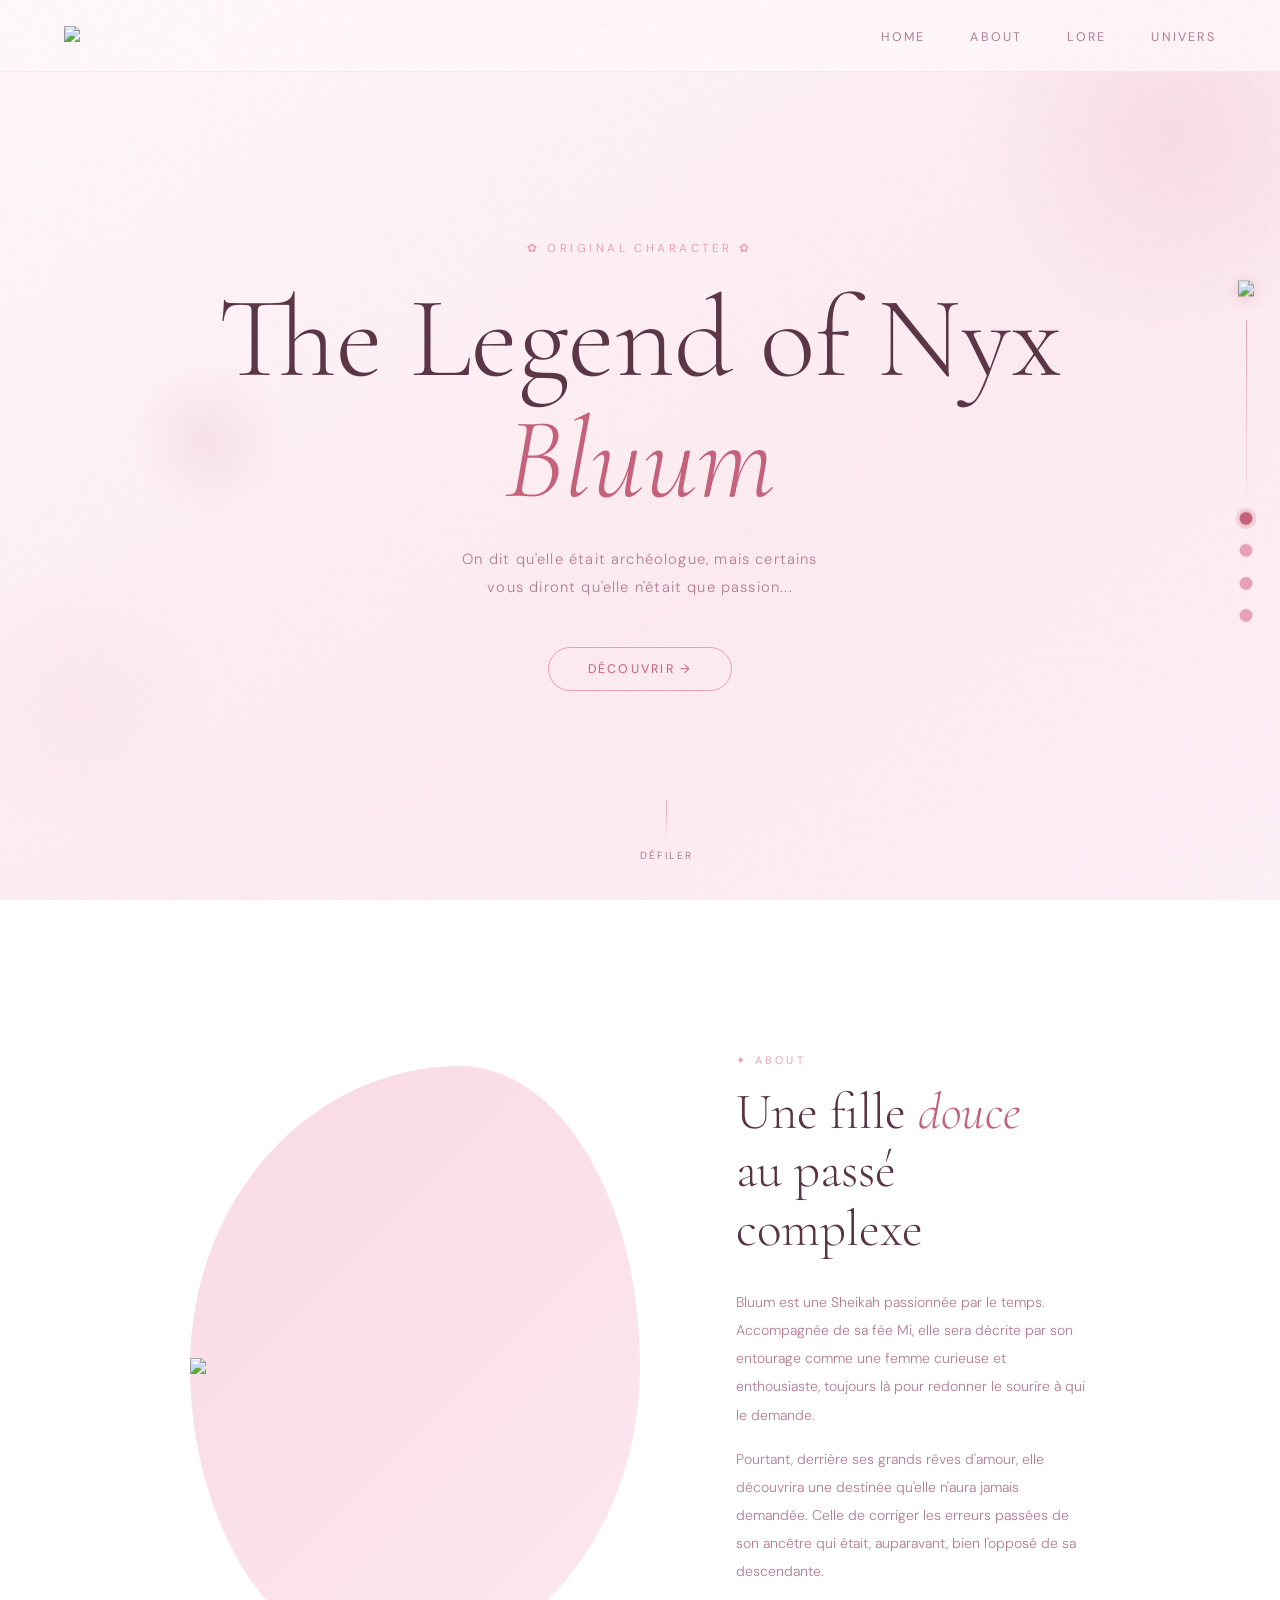
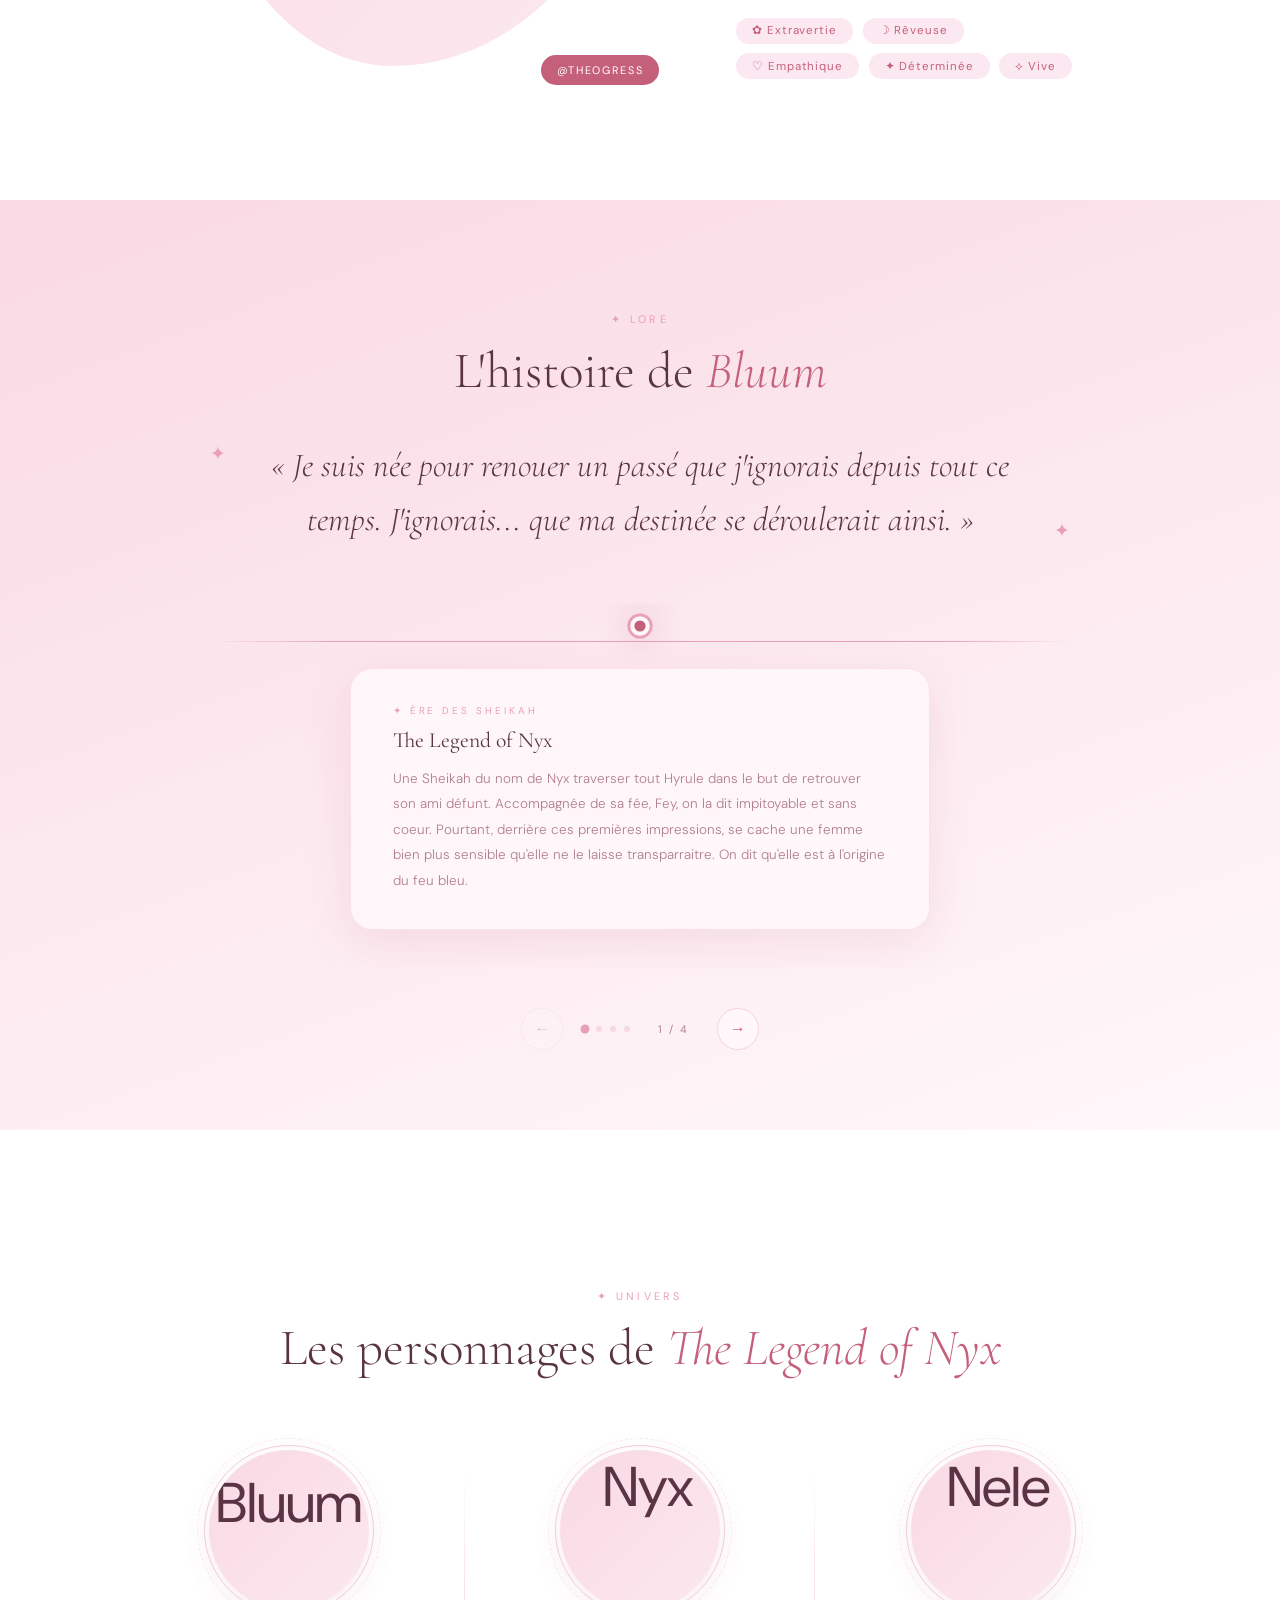
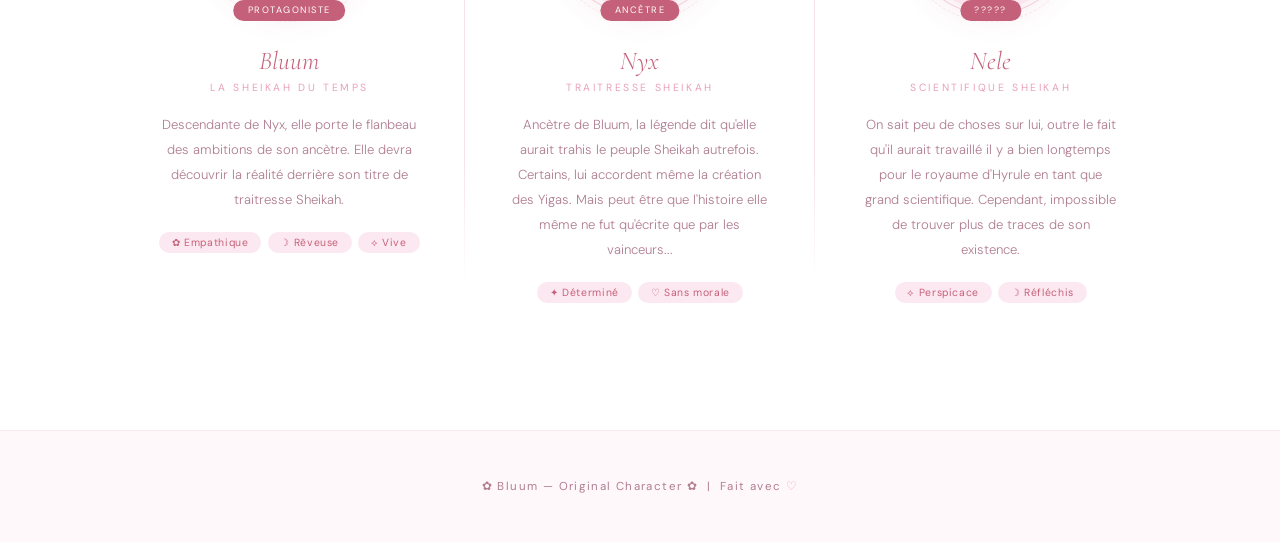
==== index.html @ 8147d7d1 "Add files via upload" ====
<!DOCTYPE html>
<html lang="fr">
<head>
  <meta charset="UTF-8" />
  <meta name="viewport" content="width=device-width, initial-scale=1.0"/>
  <title>Bluum ✿</title>
  <link href="https://fonts.googleapis.com/css2?family=Cormorant+Garamond:ital,wght@0,300;0,400;1,300;1,400&family=DM+Sans:wght@300;400&family=Playfair+Display:ital@1&display=swap" rel="stylesheet"/>
  <link rel="stylesheet" href="style.css"/>
</head>
<body>

  <!-- NAV HORIZONTALE EN HAUT -->
  <nav class="top-nav" aria-label="Navigation principale">
    <a class="nav-logo" href="#home"><img src="images/logo.png" width="400"></a>
    <ul>
      <li><a href="#home">Home</a></li>
      <li><a href="about.html">About</a></li>
      <li><a href="lore.html">Lore</a></li>
      <li><a href="univers.html">Univers</a></li>
    </ul>
  </nav>

  <!-- NAV LATÉRALE (DOTS) À DROITE -->
  <aside class="side-nav" aria-label="Navigation par sections">
    <div class="side-nav-flower"><img src="images/flower-icon.png" width="30"></div>
    <div class="side-nav-line"></div>
    <div class="side-nav-dots">
      <button class="side-dot active" data-target="home"    data-label="Home"    aria-label="Aller à Home"></button>
      <button class="side-dot"        data-target="about"   data-label="About"   aria-label="Aller à About"></button>
      <button class="side-dot"        data-target="lore"    data-label="Lore"    aria-label="Aller à Lore"></button>
      <button class="side-dot"        data-target="univers" data-label="Univers" aria-label="Aller à Univers"></button>
    </div>
  </aside>

  <!-- HOME -->
  <section id="home">
    <div class="home-deco deco-1"></div>
    <div class="home-deco deco-2"></div>
    <div class="home-deco deco-3"></div>
    <div class="petals" id="petals"></div>

    <div style="position:relative;z-index:2;display:flex;flex-direction:column;align-items:center;">
      <p class="home-eyebrow">✿ original character ✿</p>
      <h1 class="home-title">The Legend of Nyx<br/><em>Bluum</em></h1>
      <p class="home-sub">On dit qu'elle était archéologue, mais certains vous diront qu'elle n'était que passion...</p>
      <a href="#about" class="home-btn">Découvrir →</a>
    </div>

    <div class="scroll-hint">
      <div class="scroll-line"></div>
      <span>Défiler</span>
    </div>
  </section>

  <!-- ABOUT -->
  <section id="about">
    <div class="about-inner">
      <div class="about-portrait reveal">
        <div class="portrait-frame"><img src="images/bluum1.jpg" width="450"></div>
        <div class="portrait-tag">@TheOgress</div>
      </div>
      <div class="about-content reveal" style="transition-delay:0.15s">
        <p class="section-label">✦ About</p>
        <h2 class="section-title">Une fille <em>douce</em><br/>au passé complexe</h2>
        <p class="about-text">
          Bluum est une Sheikah passionnée par le temps. Accompagnée de sa fée Mi, elle sera décrite par son entourage comme une femme curieuse et enthousiaste, toujours là pour redonner le sourire à qui le demande.
        </p>
        <p class="about-text" style="margin-top:1rem;">
          Pourtant, derrière ses grands rêves d'amour, elle découvrira une destinée qu'elle n'aura jamais demandée. Celle de corriger les erreurs passées de son ancêtre qui était, auparavant, bien l'opposé de sa descendante.
        </p>
        <div class="about-tags">
          <span class="tag">✿ Extravertie</span>
          <span class="tag">☽ Rêveuse</span>
          <span class="tag">♡ Empathique</span>
          <span class="tag">✦ Déterminée</span>
          <span class="tag">⟡ Vive</span>
        </div>
      </div>
    </div>
  </section>

  <!-- LORE -->
  <section id="lore">
    <div class="lore-inner">
      <p class="section-label reveal">✦ Lore</p>
      <h2 class="section-title reveal" style="transition-delay:0.1s">L'histoire de <em>Bluum</em></h2>

      <blockquote class="lore-quote reveal" style="transition-delay:0.2s">
        « Je suis née pour renouer un passé que j'ignorais depuis tout ce temps. J'ignorais... que ma destinée se déroulerait ainsi. »
      </blockquote>

      <!-- FRISE HORIZONTALE SCROLLABLE -->
      <div class="timeline-slider reveal" style="transition-delay:0.3s">
        <div class="timeline-track-line"></div>

        <div class="timeline-viewport">
          <div class="timeline-track" id="timelineTrack">

            <div class="tl-card active">
              <div class="tl-dot"></div>
              <div class="tl-card-body">
                <div class="tl-year">✦ Ère des Sheikah</div>
                <h3 class="tl-title">The Legend of Nyx</h3>
                <p class="tl-text">Une Sheikah du nom de Nyx traverser tout Hyrule dans le but de retrouver son ami défunt. Accompagnée de sa fée, Fey, on la dit impitoyable et sans coeur. Pourtant, derrière ces premières impressions, se cache une femme bien plus sensible qu'elle ne le laisse transparraitre. On dit qu'elle est à l'origine du feu bleu.</p>
              </div>
            </div>

            <div class="tl-card">
              <div class="tl-dot"></div>
              <div class="tl-card-body">
                <div class="tl-year">✦ Ère des Sheikah</div>
                <h3 class="tl-title">Ancienne Calamitée</h3>
                <p class="tl-text">Première apparition du fléau Ganon. Pour le vaincre, il aura fallut des meilleurs scientifiques Sheikah qui créeront à ce moment là, les gardiens. Le pouvoir des Gardiens, trop puissants, effayeront les Grands d'Hyrule qui préfèrerons faire partir les Sheikah du chateau.</p>
              </div>
            </div>

            <div class="tl-card">
              <div class="tl-dot"></div>
              <div class="tl-card-body">
                <div class="tl-year">✦ Ère de la nature</div>
                <h3 class="tl-title">Grande Calamité</h3>
                <p class="tl-text">Le fléau Ganon se réveille et brise le Hyrule connu depuis tant de temps. Les gardiens retournés contre leurs créateurs et la princesse Zelda portée disparue, Bluum née peu avant que Ganon soit sellé 100 ans plus tard par Link.</p>
              </div>
            </div>

            <div class="tl-card">
              <div class="tl-dot"></div>
              <div class="tl-card-body">
                <div class="tl-year">✦ Ère de la nature</div>
                <h3 class="tl-title">Les Remontées du Passé</h3>
                <p class="tl-text">Bluum est aujourd'hui une archéologue Sheikah reconnu et aguérie. Capable de lire l'ancien Hylien, elle fera au cours de sa route une terrible découverte qui la poussera à se plonger de nouveau dans l'histoire de ses ancètres. Même si Nyx aura perdue la vie par le passé, ses souhaits perdurent encore au delà du temps.</p>
              </div>
            </div>

          </div>
        </div>

        <div class="timeline-controls">
          <button class="tl-btn" id="tlPrev" aria-label="Précédent">←</button>
          <div class="tl-dots" id="tlDots"></div>
          <span class="tl-counter" id="tlCounter">1 / 4</span>
          <button class="tl-btn" id="tlNext" aria-label="Suivant">→</button>
        </div>
      </div>
    </div>
  </section>

  <!-- UNIVERS — 3 PERSONNAGES -->
  <section id="univers">
    <div class="univers-inner">
      <div class="univers-header reveal">
        <p class="section-label">✦ Univers</p>
        <h2 class="section-title">Les personnages de <em>The Legend of Nyx</em></h2>
      </div>

      <div class="chars-grid">

        <!-- Personnage 1 : Bluum -->
        <div class="char-card reveal">
          <div class="char-portrait">
            <div class="char-portrait-inner">
            <img src="images/bluum-portrait.png" alt="Bluum">
            </div>
            <div class="char-ring"></div>
            <div class="char-ring-2"></div>
            <span class="char-role">Protagoniste</span>
          </div>
          <div class="char-name"><em>Bluum</em></div>
          <div class="char-epithet">La Sheikah du Temps</div>
          <p class="char-desc">Descendante de Nyx, elle porte le flanbeau des ambitions de son ancètre. Elle devra découvrir la réalité derrière son titre de traitresse Sheikah.</p>
          <div class="char-tags">
            <span class="char-tag">✿ Empathique</span>
            <span class="char-tag">☽ Rêveuse</span>
            <span class="char-tag">⟡ Vive</span>
          </div>
          <div class="char-divider"></div>
        </div>

        <!-- Personnage 2 : à compléter -->
        <div class="char-card reveal" style="transition-delay:0.12s">
          <div class="char-portrait">
            <div class="char-portrait-inner">
            <img src="images/nyx-portrait.png" alt="Nyx">
            </div>
            <div class="char-ring"></div>
            <div class="char-ring-2"></div>
            <span class="char-role">Ancètre</span>
          </div>
          <div class="char-name"><em>Nyx</em></div>
          <div class="char-epithet">Traitresse Sheikah</div>
          <p class="char-desc">Ancètre de Bluum, la légende dit qu'elle aurait trahis le peuple Sheikah autrefois. Certains, lui accordent même la création des Yigas. Mais peut être que l'histoire elle même ne fut qu'écrite que par les vainceurs...</p>
          <div class="char-tags">
            <span class="char-tag">✦ Déterminé</span>
            <span class="char-tag">♡ Sans morale</span>
          </div>
          <div class="char-divider"></div>
        </div>

        <!-- Personnage 3 : à compléter -->
        <div class="char-card reveal" style="transition-delay:0.24s">
          <div class="char-portrait">
            <div class="char-portrait-inner">
            <img src="images/nele-portrait.png" alt="Nele">
            </div>
            <div class="char-ring"></div>
            <div class="char-ring-2"></div>
            <span class="char-role">?????</span>
          </div>
          <div class="char-name"><em>Nele</em></div>
          <div class="char-epithet">Scientifique Sheikah</div>
          <p class="char-desc">On sait peu de choses sur lui, outre le fait qu'il aurait travaillé il y a bien longtemps pour le royaume d'Hyrule en tant que grand scientifique. Cependant, impossible de trouver plus de traces de son existence.</p>
          <div class="char-tags">
            <span class="char-tag">⟡ Perspicace</span>
            <span class="char-tag">☽ Réfléchis</span>
          </div>
        </div>

      </div>
    </div>
  </section>

  <!-- FOOTER -->
  <footer>
    <p>✿ Bluum — Original Character ✿ &nbsp;|&nbsp; Fait avec <span>♡</span></p>
  </footer>

  <script src="main.js"></script>
</body>
</html>
---- style.css ----
:root {
      --blush: #f9d9e3;
      --rose: #e8a0b8;
      --deep-rose: #c5607a;
      --petal: #fce8f0;
      --cream: #fff8fb;
      --text: #5a3444;
      --muted: #b07d91;
      --white: #ffffff;
    }

    *, *::before, *::after { box-sizing: border-box; margin: 0; padding: 0; }
    html { scroll-behavior: smooth; }
    body {
      font-family: 'DM Sans', sans-serif;
      background: var(--cream);
      color: var(--text);
      overflow-x: hidden;
    }

    /* ─── Cursor ─── */
    html { cursor: url("data:image/svg+xml,%3Csvg xmlns='http://www.w3.org/2000/svg' width='20' height='20' viewBox='0 0 20 20'%3E%3Ccircle cx='10' cy='10' r='4' fill='%23e8a0b8'/%3E%3C/svg%3E") 10 10, auto; }

    /* ─── Noise overlay ─── */
    body::before {
      content: '';
      position: fixed;
      inset: 0;
      background-image: url("data:image/svg+xml,%3Csvg viewBox='0 0 200 200' xmlns='http://www.w3.org/2000/svg'%3E%3Cfilter id='noise'%3E%3CfeTurbulence type='fractalNoise' baseFrequency='0.9' numOctaves='4' stitchTiles='stitch'/%3E%3C/filter%3E%3Crect width='100%25' height='100%25' filter='url(%23noise)' opacity='0.035'/%3E%3C/svg%3E");
      pointer-events: none;
      z-index: 1000;
    }

    /* ════════════════════════════════════════
       NAV — BARRE HORIZONTALE EN HAUT
    ════════════════════════════════════════ */
    nav.top-nav {
      position: fixed;
      top: 0; left: 0; right: 0;
      z-index: 300;
      display: flex;
      align-items: center;
      justify-content: space-between;
      padding: 1.4rem 4rem;
      background: rgba(255,248,251,0.82);
      backdrop-filter: blur(14px);
      border-bottom: 1px solid rgba(232,160,184,0.18);
    }

    .nav-logo {
      font-family: 'Cormorant Garamond', serif;
      font-size: 1.35rem;
      font-weight: 300;
      letter-spacing: 0.12em;
      color: var(--deep-rose);
      text-decoration: none;
    }
    .nav-logo span { font-style: italic; }

    nav.top-nav ul {
      list-style: none;
      display: flex;
      gap: 2.8rem;
    }
    nav.top-nav ul li a {
      text-decoration: none;
      font-size: 0.78rem;
      letter-spacing: 0.18em;
      text-transform: uppercase;
      color: var(--muted);
      transition: color 0.3s;
      position: relative;
    }
    nav.top-nav ul li a::after {
      content: '';
      position: absolute;
      bottom: -3px; left: 0;
      width: 0; height: 1px;
      background: var(--rose);
      transition: width 0.3s ease;
    }
    nav.top-nav ul li a:hover { color: var(--deep-rose); }
    nav.top-nav ul li a:hover::after { width: 100%; }

    /* ════════════════════════════════════════
       NAV — BARRE LATÉRALE (POINTS) À DROITE
    ════════════════════════════════════════ */
    .side-nav {
      position: fixed;
      right: 1.6rem;
      top: 50%;
      transform: translateY(-50%);
      z-index: 200;
      display: flex;
      flex-direction: column;
      align-items: center;
      gap: 0;
    }

    /* La fleur de cerisier en haut */
    .side-nav-flower {
      font-size: 1.1rem;
      color: var(--deep-rose);
      margin-bottom: 1.2rem;
      animation: floatA 4s ease-in-out infinite;
      filter: drop-shadow(0 2px 6px rgba(197,96,122,0.3));
    }

    /* La ligne verticale */
    .side-nav-line {
      width: 1px;
      height: 180px;
      background: linear-gradient(to bottom, var(--rose), rgba(232,160,184,0.15));
      margin-bottom: 0.8rem;
    }

    /* Les dots de section */
    .side-nav-dots {
      display: flex;
      flex-direction: column;
      align-items: center;
      gap: 1.4rem;
    }

    .side-dot {
      position: relative;
      width: 10px;
      height: 10px;
      border-radius: 50%;
      background: var(--rose);
      opacity: 0.45;
      cursor: pointer;
      transition: opacity 0.3s, transform 0.3s, background 0.3s;
      border: none;
      padding: 0;
    }
    .side-dot:hover,
    .side-dot.active {
      opacity: 1;
      background: var(--deep-rose);
      transform: scale(1.3);
    }
    .side-dot.active {
      box-shadow: 0 0 0 3px rgba(197,96,122,0.2);
    }

    /* Tooltip au survol */
    .side-dot::after {
      content: attr(data-label);
      position: absolute;
      right: 1.6rem;
      top: 50%;
      transform: translateY(-50%);
      background: rgba(255,248,251,0.95);
      backdrop-filter: blur(10px);
      border: 1px solid rgba(232,160,184,0.3);
      color: var(--deep-rose);
      font-size: 0.62rem;
      letter-spacing: 0.18em;
      text-transform: uppercase;
      padding: 0.3rem 0.8rem;
      border-radius: 999px;
      white-space: nowrap;
      opacity: 0;
      pointer-events: none;
      transition: opacity 0.25s, right 0.25s;
    }
    .side-dot:hover::after { opacity: 1; right: 1.9rem; }

    /* ─── Sections shared ─── */
    section {
      min-height: 100vh;
      display: flex;
      align-items: center;
      justify-content: center;
      position: relative;
      padding: 7rem 2rem 5rem;
    }

    /* ════════════════════════════════════════
       HOME — banner.png + pétales PNG
    ════════════════════════════════════════ */
    #home {
      background:
        linear-gradient(145deg, rgba(255,248,251,0.38) 0%, rgba(249,217,227,0.42) 60%, rgba(252,232,240,0.45) 100%),
        url('images/banner.jpg') center center / cover no-repeat;
      text-align: center;
      flex-direction: column;
      overflow: hidden;
    }

    .home-deco { position: absolute; border-radius: 50%; pointer-events: none; }
    .deco-1 {
      width: 420px; height: 420px;
      background: radial-gradient(circle, rgba(232,160,184,0.22) 0%, transparent 70%);
      top: -80px; right: -100px;
      animation: floatA 7s ease-in-out infinite;
    }
    .deco-2 {
      width: 280px; height: 280px;
      background: radial-gradient(circle, rgba(249,217,227,0.35) 0%, transparent 70%);
      bottom: 60px; left: -60px;
      animation: floatB 9s ease-in-out infinite;
    }
    .deco-3 {
      width: 160px; height: 160px;
      background: radial-gradient(circle, rgba(197,96,122,0.1) 0%, transparent 70%);
      top: 40%; left: 10%;
      animation: floatA 11s ease-in-out infinite reverse;
    }
    @keyframes floatA { 0%,100%{transform:translateY(0) scale(1)} 50%{transform:translateY(-20px) scale(1.03)} }
    @keyframes floatB { 0%,100%{transform:translateY(0) scale(1)} 50%{transform:translateY(14px) scale(0.97)} }

    .petals { position: absolute; inset: 0; pointer-events: none; overflow: hidden; }

    .petal-item {
      position: absolute;
      top: -80px;
      opacity: 0;
      animation: petalFall linear infinite;
    }
    .petal-item img {
      display: block;
      filter: drop-shadow(0 2px 5px rgba(197,96,122,0.15));
    }
    @keyframes petalFall {
      0%   { opacity: 0;   transform: translateY(0)     rotate(0deg); }
      6%   { opacity: 0.9; }
      85%  { opacity: 0.6; }
      100% { opacity: 0;   transform: translateY(110vh) rotate(420deg); }
    }

    .home-eyebrow {
      font-size: 0.72rem; letter-spacing: 0.3em; text-transform: uppercase;
      color: var(--rose); margin-bottom: 1.4rem; animation: fadeUp 1s ease both;
    }
    .home-title {
      font-family: 'Cormorant Garamond', serif;
      font-size: clamp(4rem,9vw,7.5rem);
      font-weight: 300; line-height: 1.05; color: var(--text);
      animation: fadeUp 1s 0.15s ease both;
    }
    .home-title em { font-style: italic; color: var(--deep-rose); }
    .home-sub {
      margin-top: 1.6rem; font-size: 0.92rem; font-weight: 300;
      letter-spacing: 0.08em; color: var(--muted); max-width: 360px;
      line-height: 1.9; animation: fadeUp 1s 0.3s ease both;
    }
    .home-btn {
      display: inline-block; margin-top: 2.8rem; padding: 0.8rem 2.4rem;
      border: 1px solid var(--rose); border-radius: 999px;
      color: var(--deep-rose); text-decoration: none;
      font-size: 0.78rem; letter-spacing: 0.18em; text-transform: uppercase;
      transition: background 0.3s, color 0.3s; animation: fadeUp 1s 0.45s ease both;
    }
    .home-btn:hover { background: var(--rose); color: var(--white); }

    .scroll-hint {
      position: absolute; bottom: 2.4rem; left: 50%; transform: translateX(-50%);
      display: flex; flex-direction: column; align-items: center; gap: 0.5rem;
      color: var(--muted); font-size: 0.65rem; letter-spacing: 0.2em;
      text-transform: uppercase; animation: fadeUp 1s 1s ease both;
    }
    .scroll-line {
      width: 1px; height: 40px;
      background: linear-gradient(to bottom, var(--rose), transparent);
      animation: scrollPulse 2s ease-in-out infinite;
    }
    @keyframes scrollPulse { 0%,100%{opacity:0.5;transform:scaleY(1)} 50%{opacity:1;transform:scaleY(1.15)} }
    @keyframes fadeUp { from{opacity:0;transform:translateY(22px)} to{opacity:1;transform:translateY(0)} }

    /* ─── ABOUT ─── */
    #about { background: var(--white); flex-direction: column; }
    .about-inner {
      max-width: 900px; width: 100%;
      display: grid; grid-template-columns: 1fr 1fr;
      gap: 6rem; align-items: center;
    }
    .about-portrait { position: relative; }
    .portrait-frame {
      width: 100%; aspect-ratio: 3/4;
      background: linear-gradient(135deg, var(--blush), var(--petal));
      border-radius: 60% 40% 55% 45% / 50% 50% 50% 50%;
      display: flex; align-items: center; justify-content: center;
      font-size: 5rem; position: relative; overflow: hidden;
      animation: morphShape 10s ease-in-out infinite;
    }
    @keyframes morphShape {
      0%,100%{border-radius:60% 40% 55% 45%/50% 50% 50% 50%}
      33%    {border-radius:45% 55% 40% 60%/55% 45% 55% 45%}
      66%    {border-radius:55% 45% 60% 40%/45% 55% 45% 55%}
    }
    .portrait-frame::after { content:'✿'; font-size:7rem; opacity:0.18; position:absolute; bottom:-10px; right:-10px; }
    .portrait-tag {
      position:absolute; bottom:-1.2rem; right:-1.2rem;
      background:var(--deep-rose); color:white;
      font-size:0.68rem; letter-spacing:0.15em; text-transform:uppercase;
      padding:0.5rem 1rem; border-radius:999px;
    }
    .section-label { font-size:0.68rem; letter-spacing:0.3em; text-transform:uppercase; color:var(--rose); margin-bottom:1rem; }
    .section-title { font-family:'Cormorant Garamond',serif; font-size:clamp(2.2rem,4vw,3.2rem); font-weight:300; line-height:1.15; margin-bottom:1.8rem; }
    .section-title em { font-style:italic; color:var(--deep-rose); }
    .about-text { font-size:0.88rem; line-height:2; color:var(--muted); font-weight:300; }
    .about-tags { display:flex; flex-wrap:wrap; gap:0.6rem; margin-top:2rem; }
    .tag { padding:0.35rem 1rem; background:var(--petal); border-radius:999px; font-size:0.72rem; color:var(--deep-rose); letter-spacing:0.08em; }

    /* ════════════════════════════════════════
       LORE — FRISE CHRONOLOGIQUE HORIZONTALE
    ════════════════════════════════════════ */
    #lore { background: linear-gradient(160deg, var(--blush) 0%, var(--cream) 100%); flex-direction: column; overflow: hidden; }
    .lore-inner { max-width: 860px; width: 100%; text-align: center; }
    .lore-quote {
      font-family:'Cormorant Garamond',serif;
      font-size:clamp(1.4rem,3vw,2.1rem);
      font-style:italic; font-weight:300; color:var(--text);
      line-height:1.6; margin:2.4rem 0 3.5rem;
      position:relative; padding:0 2rem;
    }
    .lore-quote::before,.lore-quote::after { content:'✦'; position:absolute; font-size:1.2rem; color:var(--rose); font-style:normal; }
    .lore-quote::before { top:0; left:0; }
    .lore-quote::after  { bottom:0; right:0; }

    .timeline-slider { position:relative; width:100%; }

    .timeline-track-line {
      position:absolute;
      top:38px; left:0; right:0;
      height:1px;
      background:linear-gradient(to right, transparent, var(--rose) 15%, var(--rose) 85%, transparent);
      pointer-events:none; z-index:0;
    }

    .timeline-viewport { overflow:hidden; width:100%; position:relative; padding-top:16px; }

    .timeline-track {
      display:flex;
      transition: transform 0.55s cubic-bezier(0.77,0,0.175,1);
      will-change: transform;
    }

    .tl-card {
      flex: 0 0 100%; width: 100%;
      padding: 0 2rem 2.5rem;
      display: flex; flex-direction: column; align-items: center; text-align: center;
    }

    .tl-dot {
      width:14px; height:14px;
      border-radius:50%;
      background:var(--deep-rose);
      border:3px solid var(--cream);
      box-shadow:0 0 0 1px var(--rose), 0 0 10px rgba(197,96,122,0.2);
      margin-bottom:2.2rem;
      position:relative; z-index:1; flex-shrink:0;
      transition:transform 0.35s, box-shadow 0.35s;
    }
    .tl-card.active .tl-dot {
      transform:scale(1.4);
      box-shadow:0 0 0 2px var(--rose), 0 0 22px rgba(197,96,122,0.45);
    }

    .tl-card-body {
      background:rgba(255,248,251,0.9);
      backdrop-filter:blur(14px);
      border:1px solid rgba(232,160,184,0.25);
      border-radius:22px;
      padding:2.2rem 2.6rem;
      max-width:580px; width:100%;
      text-align:left;
      box-shadow:0 8px 30px rgba(197,96,122,0.07);
      transition:box-shadow 0.3s, transform 0.3s;
    }
    .tl-card.active .tl-card-body {
      box-shadow:0 14px 46px rgba(197,96,122,0.13);
    }

    .tl-year { font-size:0.62rem; letter-spacing:0.3em; text-transform:uppercase; color:var(--rose); margin-bottom:0.6rem; }
    .tl-title { font-family:'Cormorant Garamond',serif; font-size:1.35rem; font-weight:400; color:var(--text); margin-bottom:0.8rem; }
    .tl-text { font-size:0.84rem; line-height:1.9; color:var(--muted); font-weight:300; }

    .timeline-controls {
      display:flex; align-items:center; justify-content:center;
      gap:1.2rem; margin-top:2.4rem;
    }
    .tl-btn {
      width:42px; height:42px; border-radius:50%;
      border:1px solid rgba(232,160,184,0.4);
      background:rgba(255,248,251,0.9);
      backdrop-filter:blur(8px);
      color:var(--deep-rose); font-size:1rem;
      display:flex; align-items:center; justify-content:center;
      cursor:pointer;
      transition:background 0.3s, box-shadow 0.3s, transform 0.2s;
    }
    .tl-btn:hover { background:var(--blush); box-shadow:0 4px 16px rgba(197,96,122,0.15); transform:scale(1.08); }
    .tl-btn:disabled { opacity:0.3; pointer-events:none; }

    .tl-dots { display:flex; gap:0.5rem; align-items:center; }
    .tl-indicator {
      width:6px; height:6px; border-radius:50%;
      background:var(--rose); opacity:0.3;
      transition:opacity 0.3s, transform 0.3s;
      cursor:pointer; border:none;
    }
    .tl-indicator.active { opacity:1; transform:scale(1.5); }
    .tl-counter { font-size:0.68rem; letter-spacing:0.2em; color:var(--muted); min-width:3rem; text-align:center; }

    /* ════════════════════════════════════════
       UNIVERS — 3 PERSONNAGES
    ════════════════════════════════════════ */
    #univers { background: var(--white); flex-direction: column; }
    .univers-inner { max-width: 1020px; width: 100%; }
    .univers-header { text-align:center; margin-bottom:4.5rem; }

    .chars-grid { display:grid; grid-template-columns:repeat(3,1fr); gap:2rem; }

    .char-card {
      display:flex; flex-direction:column; align-items:center;
      text-align:center; position:relative;
    }

    .char-portrait {
      width:160px; height:160px;
      border-radius:50%;
      background:linear-gradient(135deg, var(--blush), var(--petal));
      display:flex; align-items:center; justify-content:center;
      font-size:3.5rem;
      position:relative; margin-bottom:1.8rem;
      overflow:visible;
      transition:transform 0.4s, box-shadow 0.4s;
      box-shadow:0 8px 28px rgba(197,96,122,0.12);
      flex-shrink:0;
    }
    .char-portrait-inner {
      width:100%; height:100%;
      border-radius:50%;
      overflow:hidden;
      display:flex; align-items:center; justify-content:center;
    }
    .char-portrait-inner img { width:100%; height:100%; object-fit:cover; }

    .char-card:hover .char-portrait {
      transform:translateY(-6px) scale(1.04);
      box-shadow:0 18px 44px rgba(197,96,122,0.2);
    }

    /* Anneau déco */
    .char-ring {
      position:absolute;
      inset:-5px;
      border-radius:50%;
      border:1.5px solid rgba(232,160,184,0.5);
      pointer-events:none;
    }
    .char-ring-2 {
      position:absolute;
      inset:-12px;
      border-radius:50%;
      border:1px dashed rgba(232,160,184,0.22);
      pointer-events:none;
      animation:spinSlow 20s linear infinite;
    }
    @keyframes spinSlow { from{transform:rotate(0deg)} to{transform:rotate(360deg)} }

    .char-role {
      position:absolute;
      bottom:-0.7rem; left:50%; transform:translateX(-50%);
      background:var(--deep-rose); color:white;
      font-size:0.58rem; letter-spacing:0.16em; text-transform:uppercase;
      padding:0.28rem 0.9rem; border-radius:999px;
      white-space:nowrap; z-index:3;
    }

    .char-name { font-family:'Cormorant Garamond',serif; font-size:1.6rem; font-weight:300; color:var(--text); margin-bottom:0.3rem; margin-top:0.4rem; }
    .char-name em { font-style:italic; color:var(--deep-rose); }
    .char-epithet { font-size:0.65rem; letter-spacing:0.25em; text-transform:uppercase; color:var(--rose); margin-bottom:1.2rem; }
    .char-desc { font-size:0.82rem; line-height:1.9; color:var(--muted); font-weight:300; max-width:260px; }
    .char-tags { display:flex; flex-wrap:wrap; justify-content:center; gap:0.4rem; margin-top:1.2rem; }
    .char-tag { padding:0.25rem 0.8rem; background:var(--petal); border-radius:999px; font-size:0.65rem; color:var(--deep-rose); letter-spacing:0.06em; }

    .char-divider {
      position:absolute; right:-1rem; top:20px; bottom:20px; width:1px;
      background:linear-gradient(to bottom, transparent, rgba(232,160,184,0.3) 30%, rgba(232,160,184,0.3) 70%, transparent);
    }
    .char-card:last-child .char-divider { display:none; }

    /* ─── Footer ─── */
    footer { text-align:center; padding:3rem; background:var(--cream); border-top:1px solid rgba(232,160,184,0.2); font-size:0.72rem; letter-spacing:0.12em; color:var(--muted); }
    footer span { color:var(--rose); }

    /* ─── Scroll reveal ─── */
    .reveal { opacity:0; transform:translateY(30px); transition:opacity 0.8s ease,transform 0.8s ease; }
    .reveal.visible { opacity:1; transform:translateY(0); }

    /* ─── Responsive ─── */
    @media (max-width:860px) {
      .chars-grid { grid-template-columns:1fr; gap:3.5rem; }
      .char-divider { display:none; }
    }
    @media (max-width:720px) {
      .about-inner { grid-template-columns:1fr; gap:3rem; }
      .portrait-frame { max-width:260px; margin:0 auto; }
    }
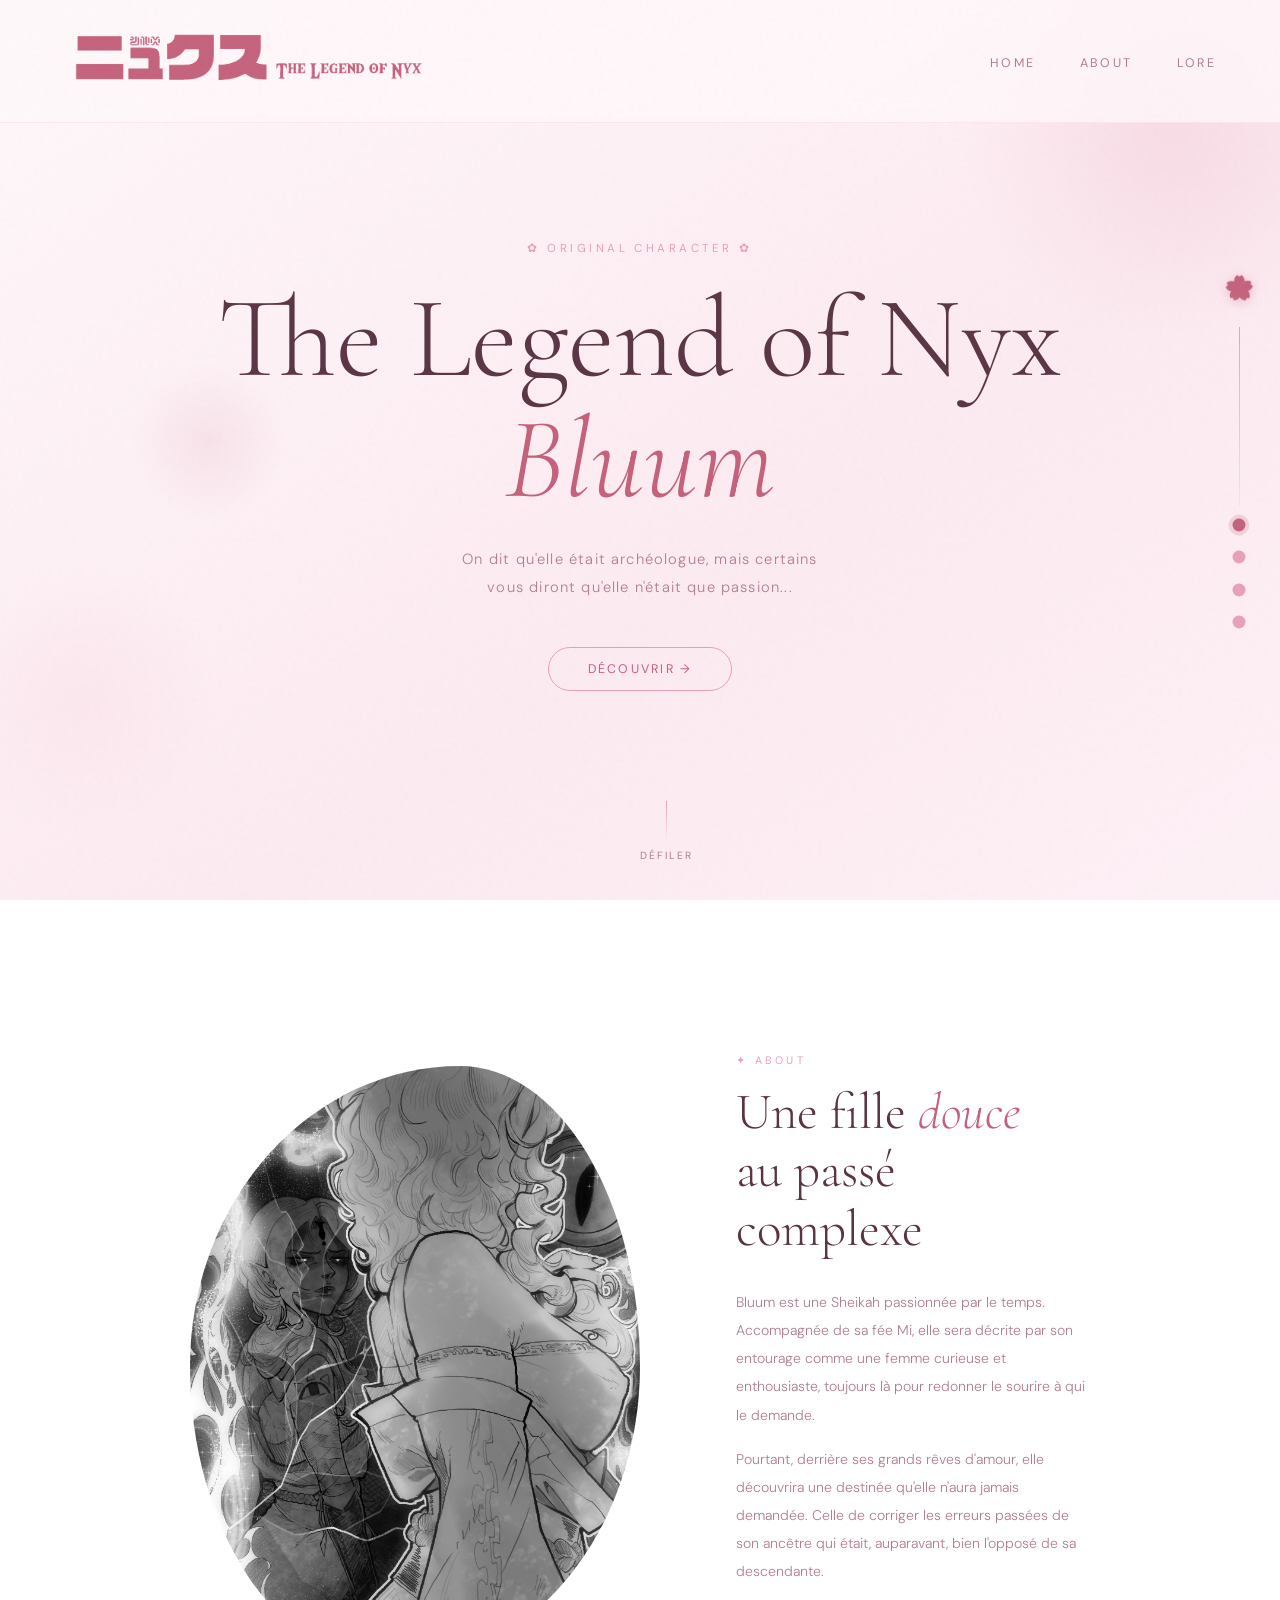
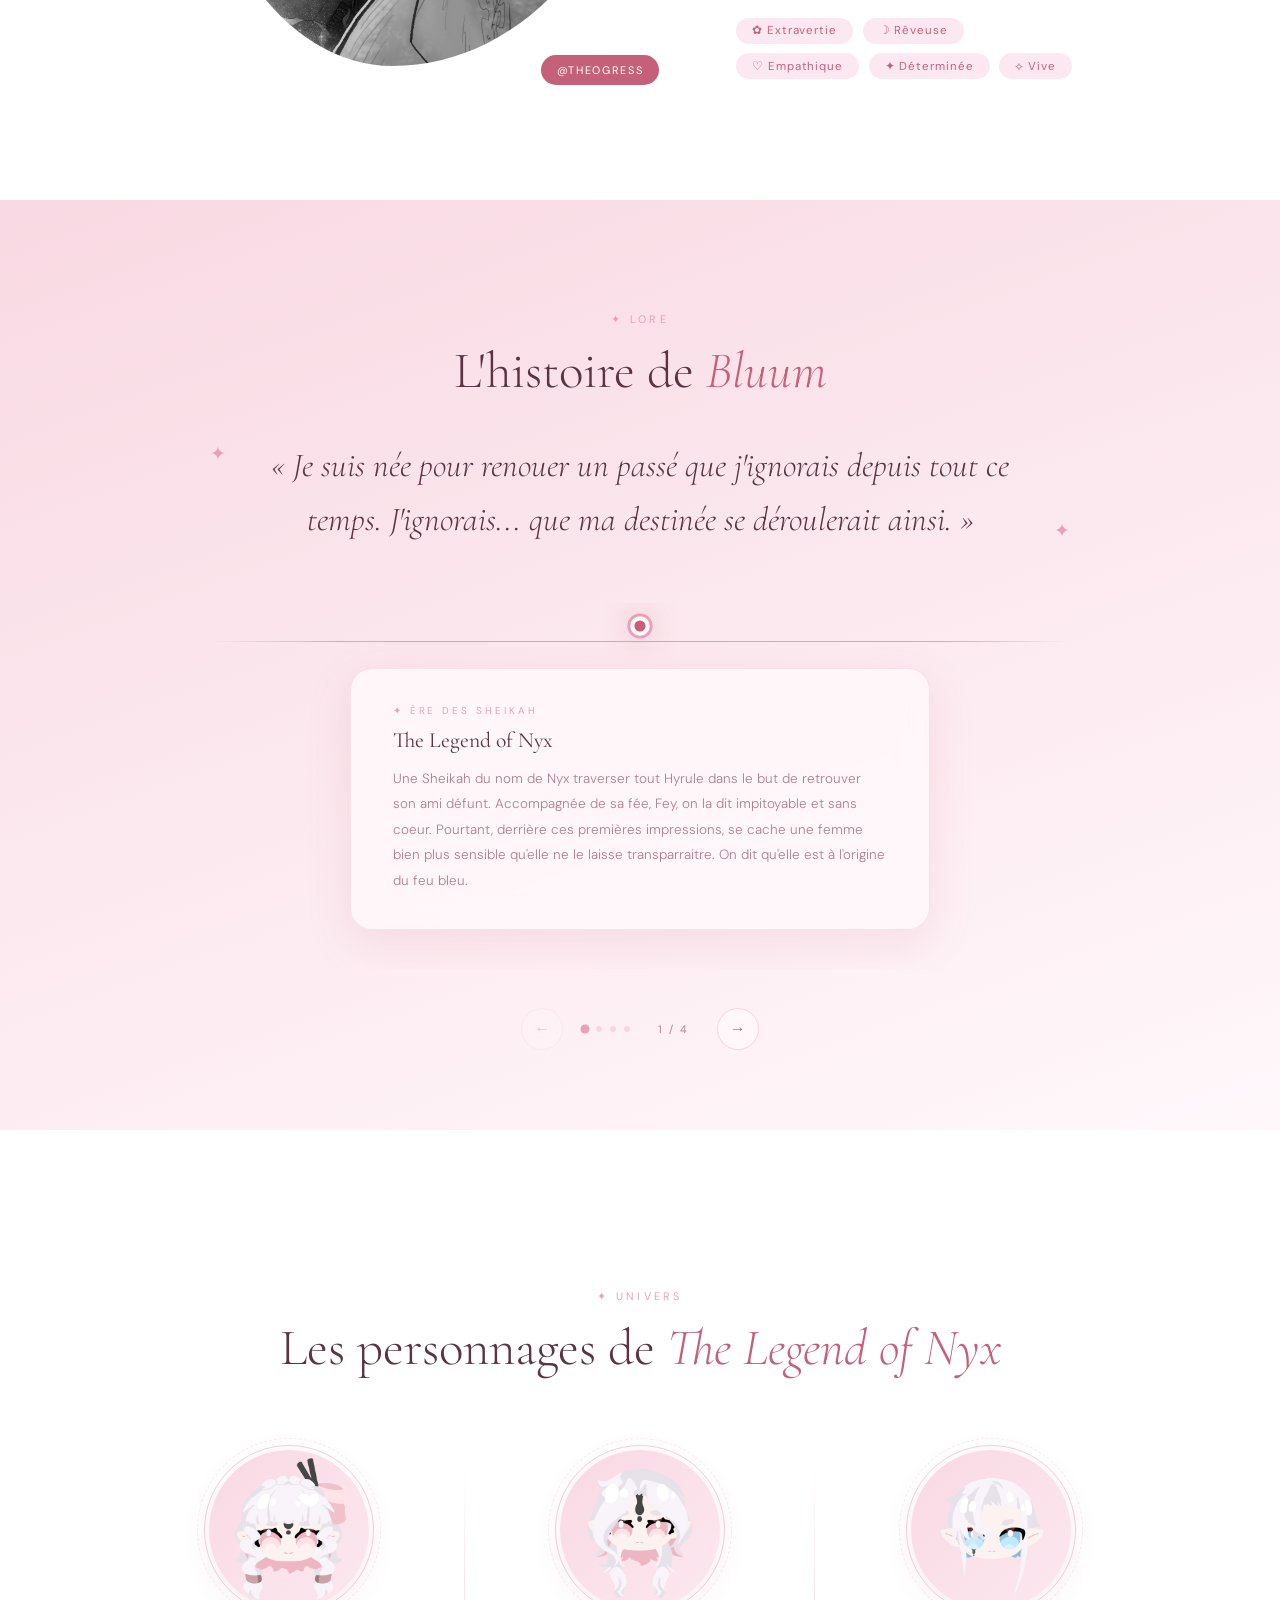
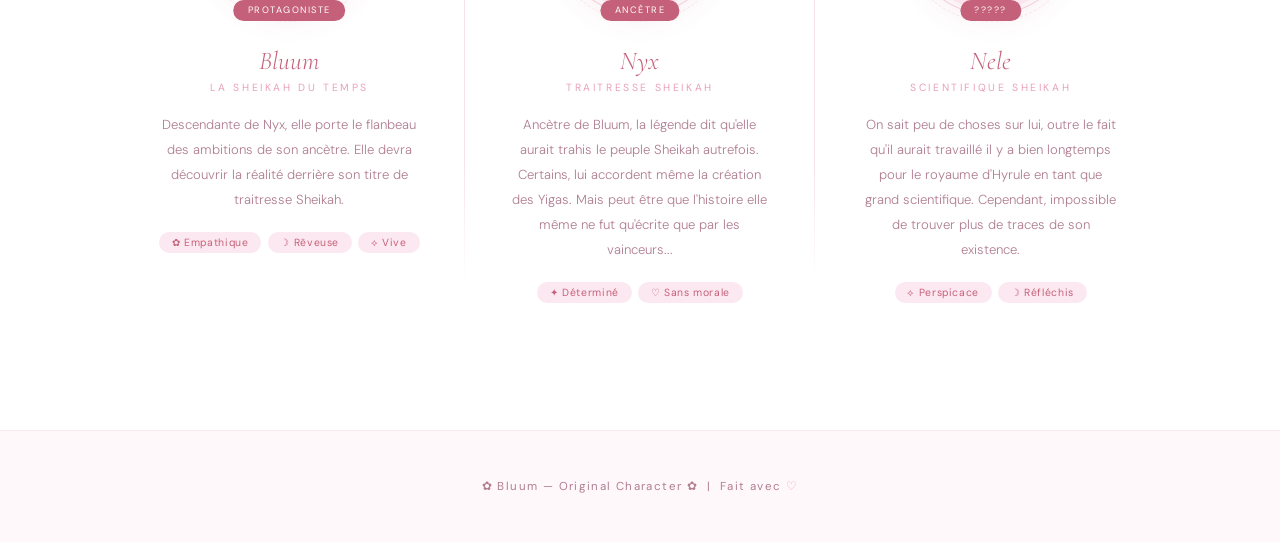
==== commit 7e04ff26: "Remove link to Univers in navigation menu" ====
--- a/index.html
+++ b/index.html
@@ -16,7 +16,6 @@
       <li><a href="#home">Home</a></li>
       <li><a href="about.html">About</a></li>
       <li><a href="lore.html">Lore</a></li>
-      <li><a href="univers.html">Univers</a></li>
     </ul>
   </nav>
 
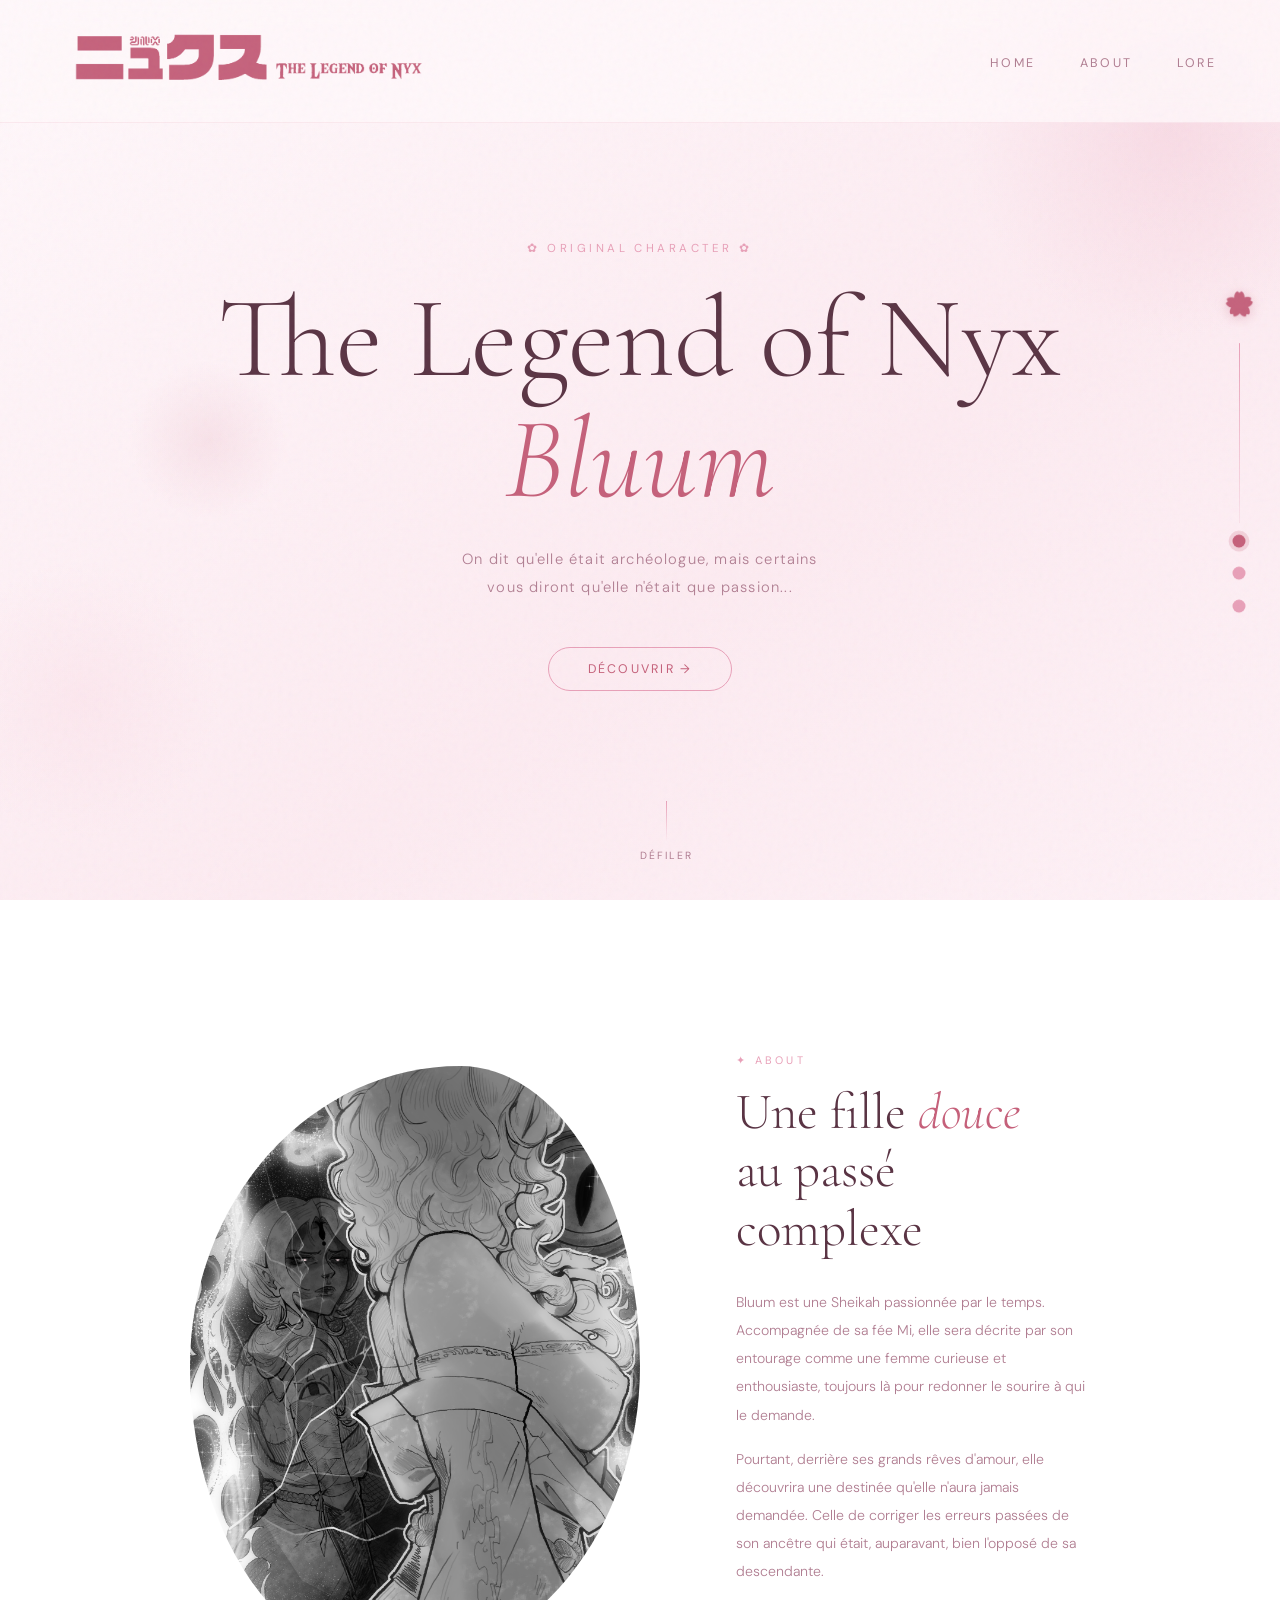
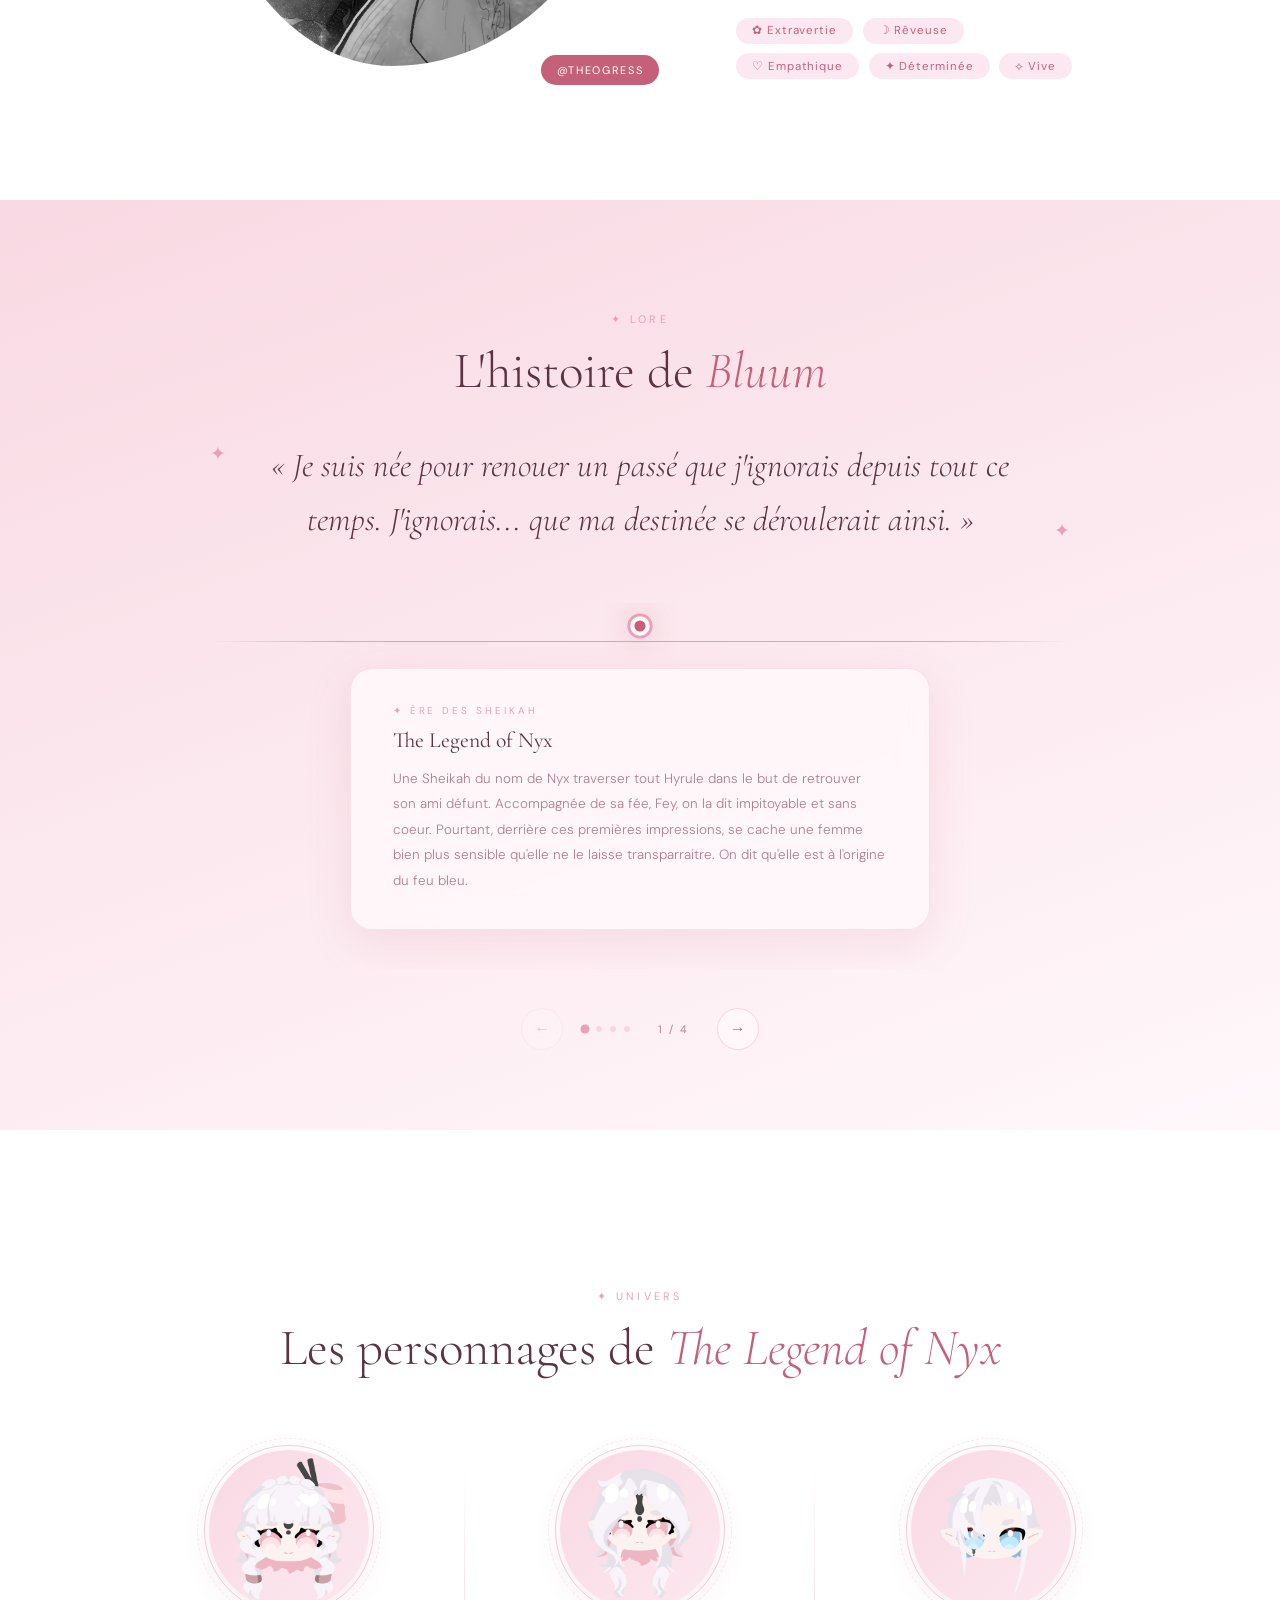
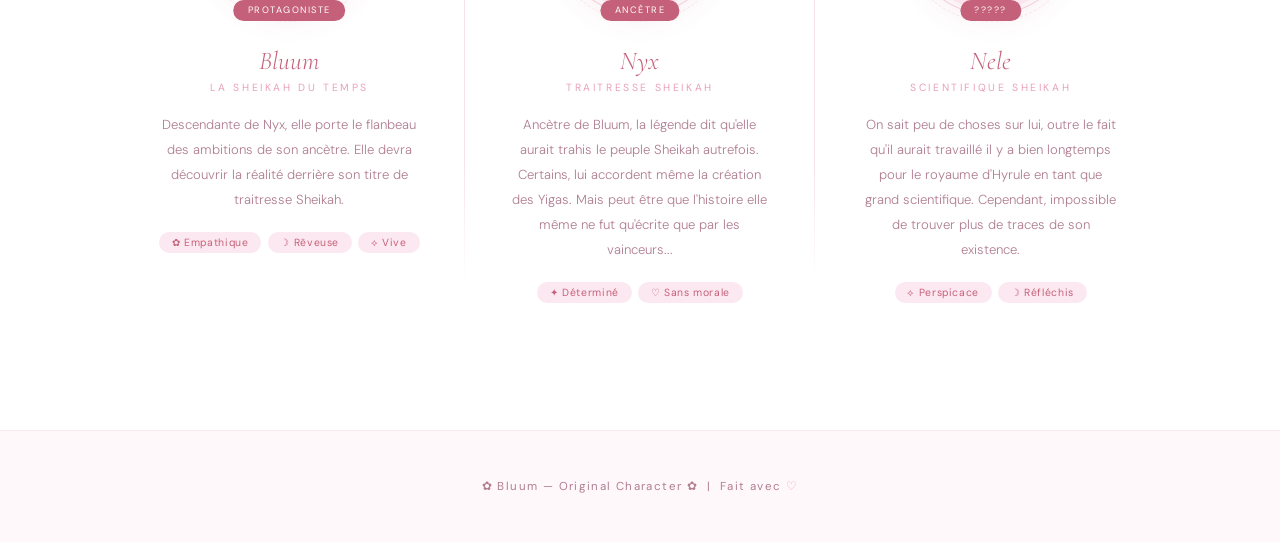
==== commit e921947e: "Update index.html" ====
--- a/index.html
+++ b/index.html
@@ -27,7 +27,6 @@
       <button class="side-dot active" data-target="home"    data-label="Home"    aria-label="Aller à Home"></button>
       <button class="side-dot"        data-target="about"   data-label="About"   aria-label="Aller à About"></button>
       <button class="side-dot"        data-target="lore"    data-label="Lore"    aria-label="Aller à Lore"></button>
-      <button class="side-dot"        data-target="univers" data-label="Univers" aria-label="Aller à Univers"></button>
     </div>
   </aside>
 
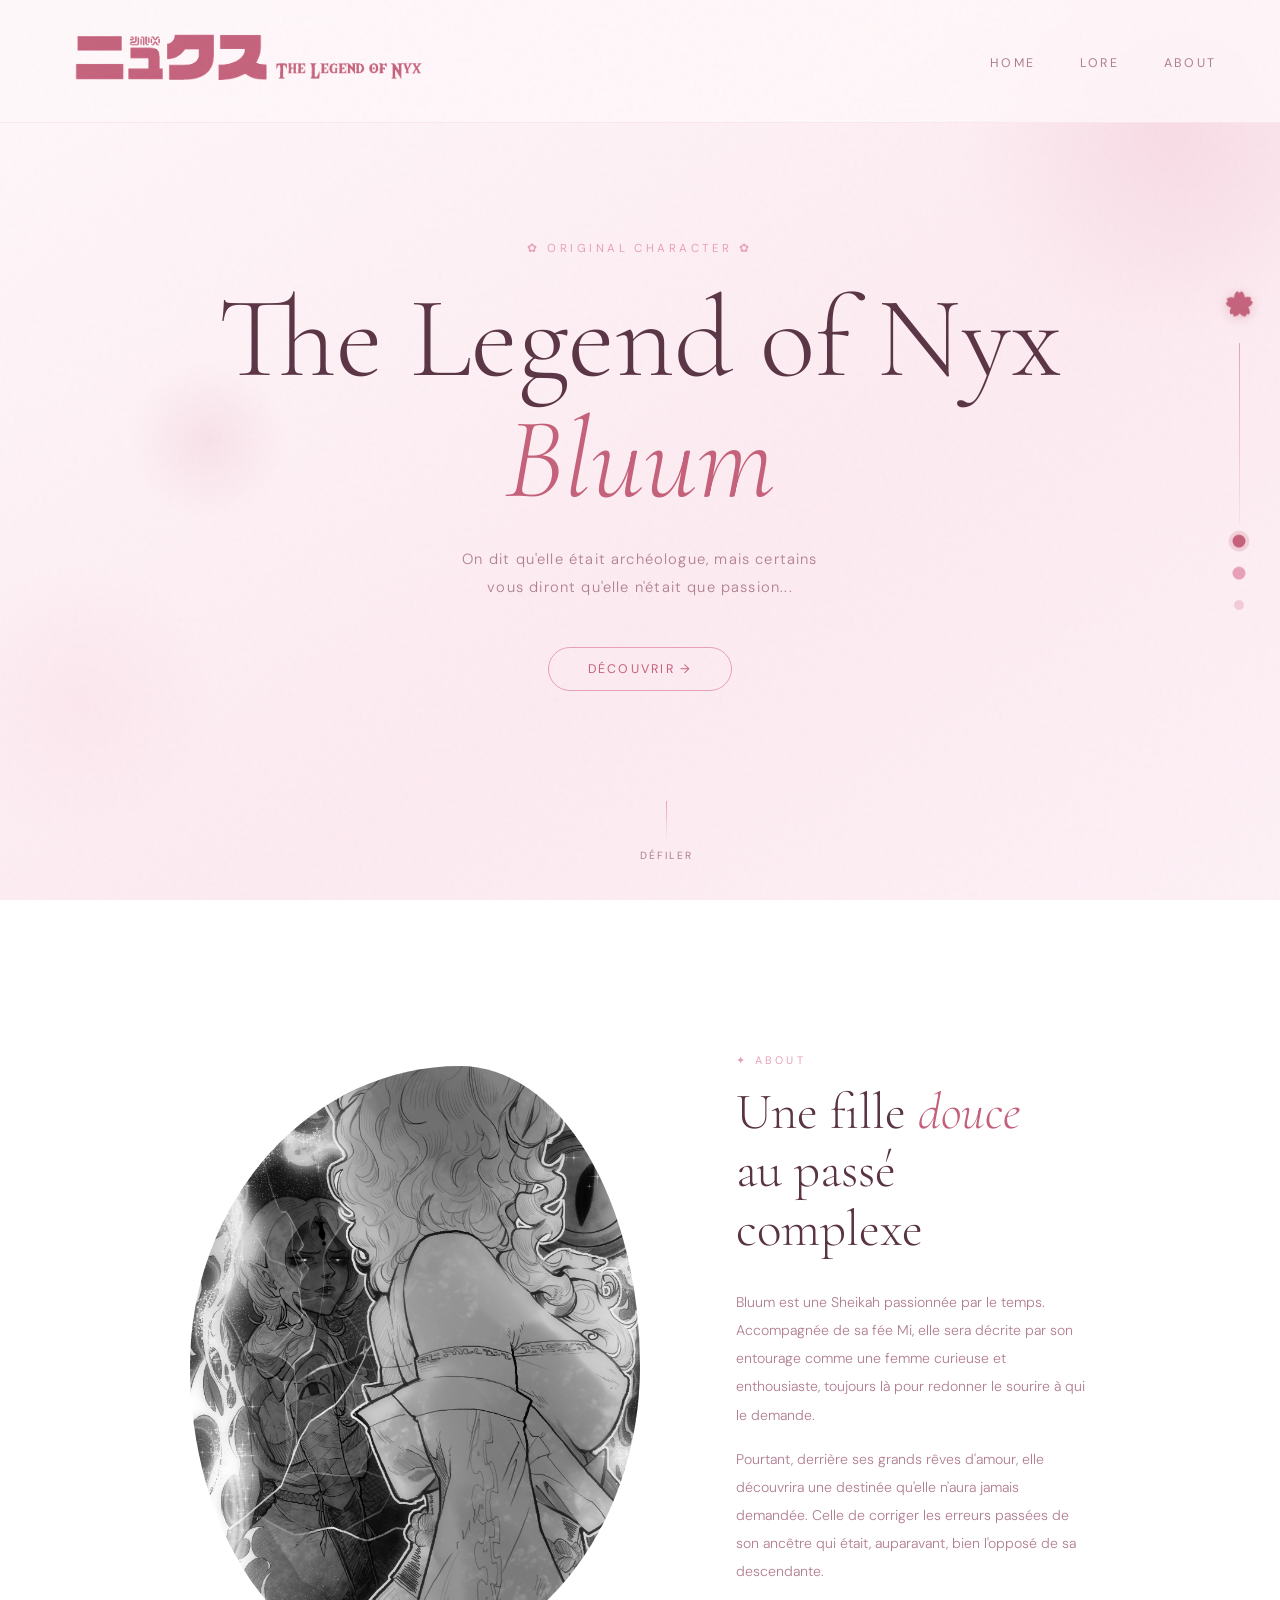
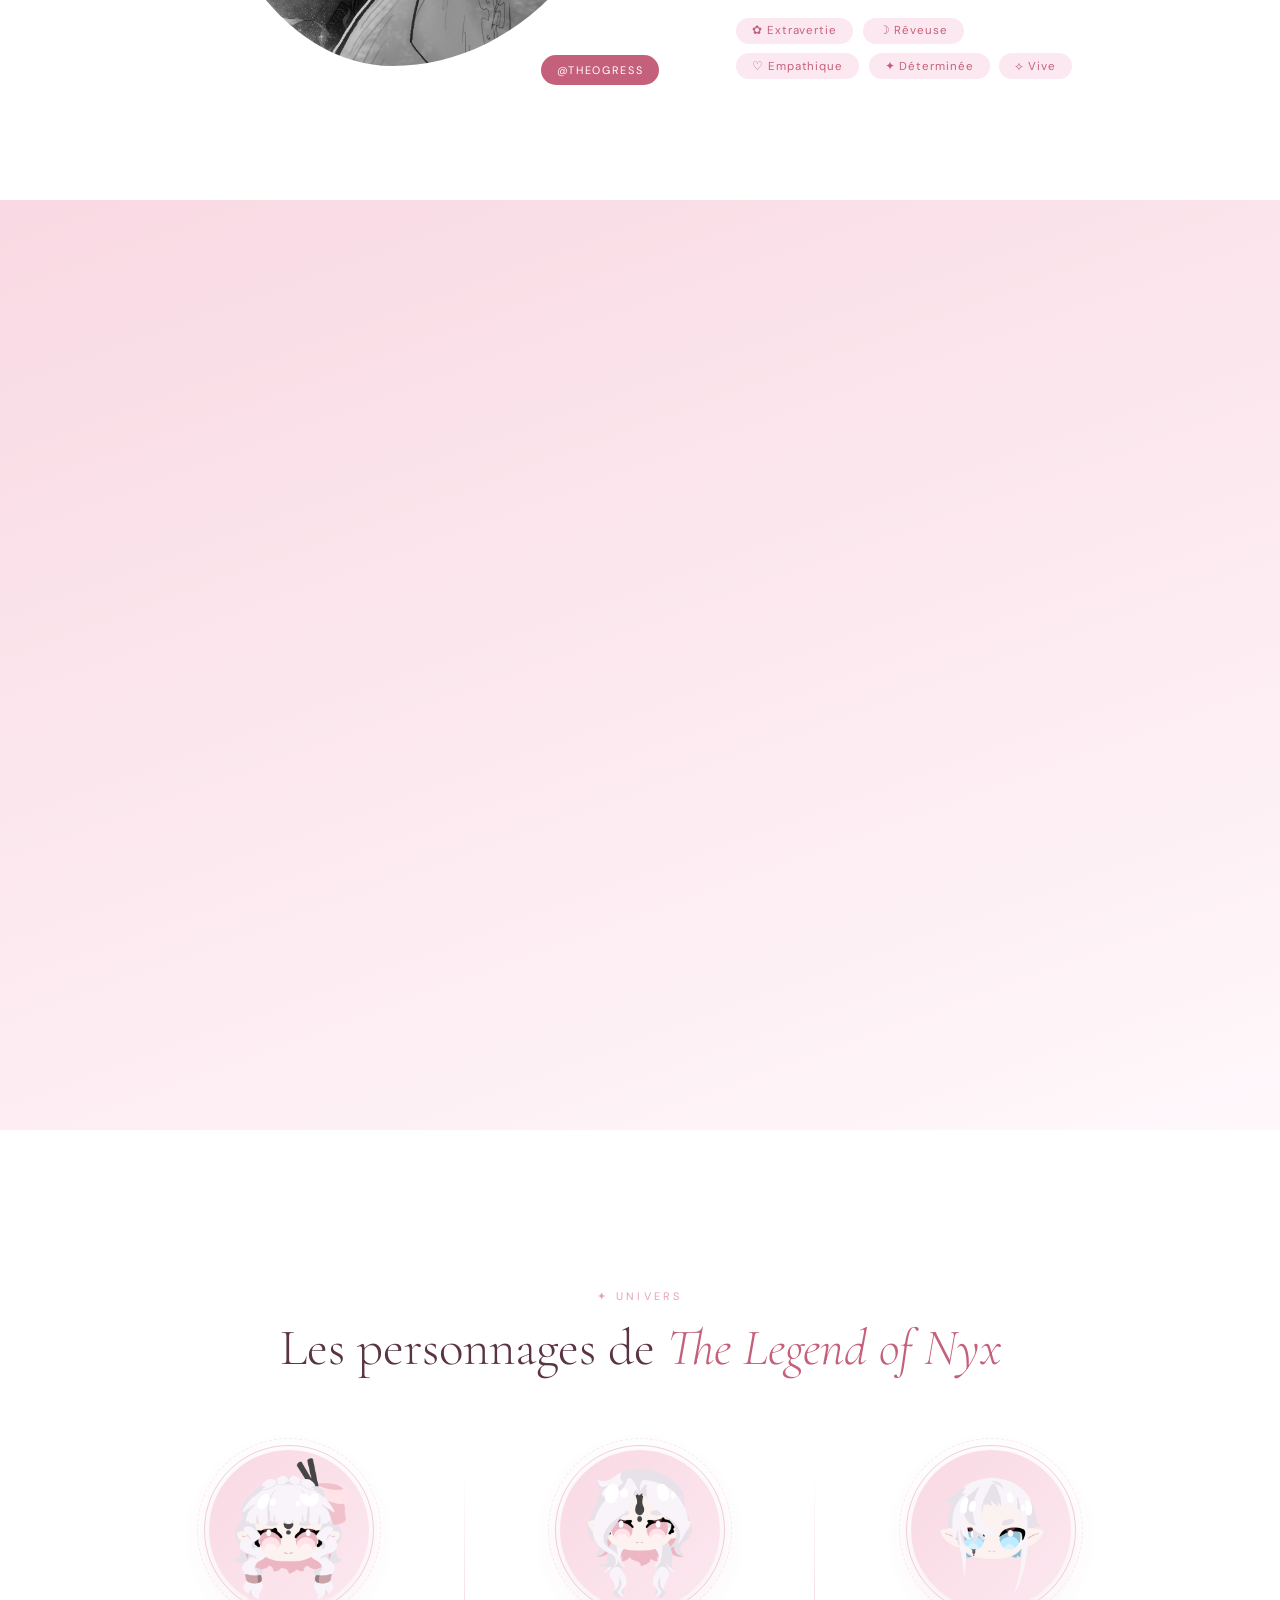
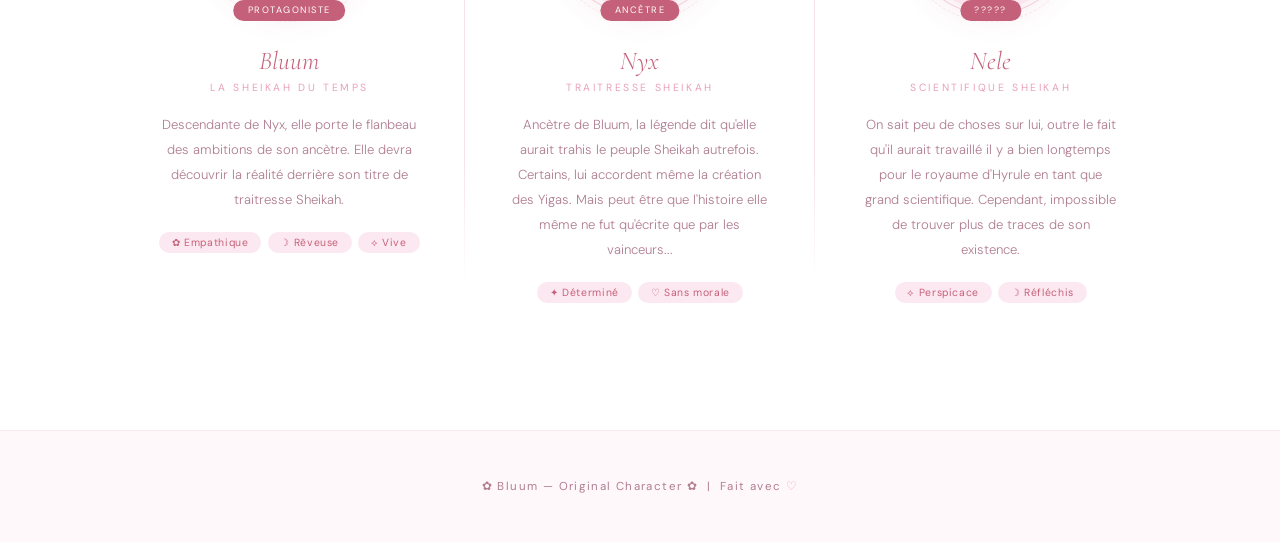
==== commit d1eda880: "Update index.html" ====
--- a/index.html
+++ b/index.html
@@ -3,9 +3,10 @@
 <head>
   <meta charset="UTF-8" />
   <meta name="viewport" content="width=device-width, initial-scale=1.0"/>
-  <title>Bluum ✿</title>
+  <title>The Legend of Nyx</title>
   <link href="https://fonts.googleapis.com/css2?family=Cormorant+Garamond:ital,wght@0,300;0,400;1,300;1,400&family=DM+Sans:wght@300;400&family=Playfair+Display:ital@1&display=swap" rel="stylesheet"/>
   <link rel="stylesheet" href="style.css"/>
+  <link rel="icon" type="image/png" href="images/icon.png" />
 </head>
 <body>
 
@@ -13,9 +14,10 @@
   <nav class="top-nav" aria-label="Navigation principale">
     <a class="nav-logo" href="#home"><img src="images/logo.png" width="400"></a>
     <ul>
-      <li><a href="#home">Home</a></li>
+      <li><a href="#home" class="active">Home</a></li>
+            <li><a href="lore.html">Lore</a></li>
       <li><a href="about.html">About</a></li>
-      <li><a href="lore.html">Lore</a></li>
+
     </ul>
   </nav>
 
